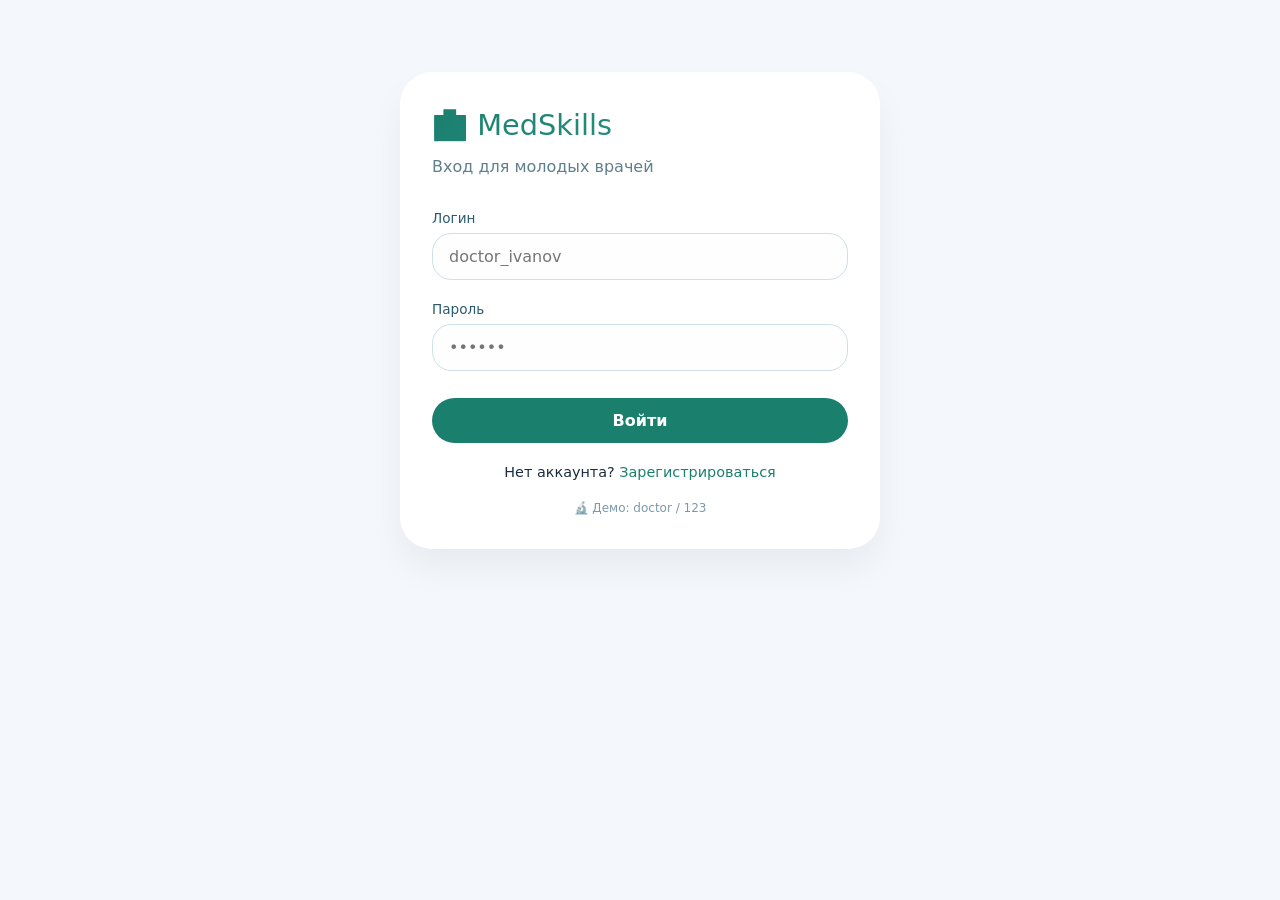
==== detail.html @ 2ee2a4ef "Add files via upload" ====
<!DOCTYPE html>
<html lang="ru">

<head>
    <meta charset="UTF-8">
    <meta name="viewport" content="width=device-width, initial-scale=1.0, user-scalable=yes">
    <title>MedSkills | Решение задачи</title>
    <link rel="stylesheet" href="style.css">
    <script src="common.js"></script>
</head>

<body>
    <div class="container">
        <div class="detail-view">
            <button class="back-button" id="backToListBtn">← Назад к задачам</button>
            <div id="taskDetailContent"></div>
        </div>
    </div>

    <script>
        const user = getCurrentUser();
        if (!user) {
            window.location.href = "index.html";
        }

        const urlParams = new URLSearchParams(window.location.search);
        const taskId = parseInt(urlParams.get("id"));
        const task = TASKS.find(t => t.id === taskId);

        if (!task) {
            document.getElementById("taskDetailContent").innerHTML = "<p style='color:red;'>Задача не найдена</p>";
        }

        let solvedIds = new Set(user.solvedTasks || []);
        let totalPoints = user.totalPoints || 0;
        let selectedOption = null;
        let lastFeedback = null;

        function saveProgress() {
            saveUserProgress(user.login, Array.from(solvedIds), totalPoints);
            user.solvedTasks = Array.from(solvedIds);
            user.totalPoints = totalPoints;
        }

        function markSolved() {
            if (solvedIds.has(task.id)) return false;
            solvedIds.add(task.id);
            totalPoints += task.points;
            saveProgress();
            renderTaskDetail();
            return true;
        }

        function renderTaskDetail() {
            const isAlreadySolved = solvedIds.has(task.id);
            const container = document.getElementById("taskDetailContent");
            const specialtyLabel = {
                cardiology: "Кардиология",
                infectious: "Инфекционные болезни",
                emergency: "Неотложная помощь"
            }[task.specialty] || "Задача";

            let optionsHtml = task.options.map((opt, idx) => {
                const isSelected = (selectedOption === opt);
                return `
            <div class="option ${isSelected ? 'selected' : ''}" data-opt-value="${escapeHtml(opt)}">
                <input type="radio" name="taskOption" value="${escapeHtml(opt)}" id="opt_${idx}" ${isSelected ? 'checked' : ''}>
                <label for="opt_${idx}">${escapeHtml(opt)}</label>
            </div>
        `;
            }).join("");

            let feedbackHtml = "";
            if (lastFeedback) {
                feedbackHtml = `
            <div class="feedback ${lastFeedback.isCorrect ? 'correct' : 'wrong'}">
                <strong>${lastFeedback.isCorrect ? "✅ Верно!" : "❌ Неверно"}</strong>
                <div class="explanation">${escapeHtml(lastFeedback.message)}</div>
            </div>
        `;
            }

            const solvedBadge = isAlreadySolved ? `<div class="solved-info">🏆 Задача решена (+${task.points} очков)</div>` : "";

            container.innerHTML = `
        <div style="display:flex; justify-content:space-between; align-items:center; flex-wrap:wrap; margin-bottom:0.5rem;">
            <h2 style="color:#1b7f6e;">${escapeHtml(task.title)}</h2>
            <span class="points">⭐ ${task.points} баллов</span>
        </div>
        <div><span class="task-badge">${specialtyLabel}</span></div>
        ${solvedBadge}
        <div class="question-text">📖 ${escapeHtml(task.questionText)}</div>
        <div class="options-list" id="optionsListDetail">${optionsHtml}</div>
        <div class="submit-area">
            <button class="submit-btn" id="submitAnswerBtn" ${isAlreadySolved ? 'disabled' : ''}>${isAlreadySolved ? 'Решено' : 'Проверить ответ'}</button>
        </div>
        ${feedbackHtml}
    `;

            // Привязка событий к опциям
            document.querySelectorAll(".option").forEach(optDiv => {
                const radio = optDiv.querySelector('input');
                if (radio) {
                    radio.addEventListener("change", () => {
                        selectedOption = radio.value;
                        document.querySelectorAll(".option").forEach(el => el.classList.remove("selected"));
                        optDiv.classList.add("selected");
                    });
                    optDiv.addEventListener("click", () => {
                        if (!radio.checked) {
                            radio.checked = true;
                            selectedOption = radio.value;
                            document.querySelectorAll(".option").forEach(el => el.classList.remove("selected"));
                            optDiv.classList.add("selected");
                        }
                    });
                }
            });

            const submitBtn = document.getElementById("submitAnswerBtn");
            if (submitBtn && !isAlreadySolved) {
                submitBtn.addEventListener("click", () => {
                    if (!selectedOption) {
                        lastFeedback = { isCorrect: false, message: "Пожалуйста, выберите вариант ответа." };
                        renderTaskDetail();
                        return;
                    }
                    const isCorrect = (selectedOption === task.correctAnswer);
                    if (isCorrect) {
                        if (!solvedIds.has(task.id)) {
                            markSolved();
                            lastFeedback = { isCorrect: true, message: `${task.explanation} Вы получили ${task.points} очков!` };
                        } else {
                            lastFeedback = { isCorrect: true, message: `Вы уже решили эту задачу. ${task.explanation}` };
                        }
                    } else {
                        lastFeedback = { isCorrect: false, message: `Неправильно. Правильный ответ: ${task.correctAnswer}. ${task.explanation}` };
                    }
                    renderTaskDetail();
                });
            }
        }

        document.getElementById("backToListBtn").addEventListener("click", () => {
            window.location.href = "tasks.html";
        });

        renderTaskDetail();
    </script>
</body>

</html>
---- style.css ----
* {
    margin: 0;
    padding: 0;
    box-sizing: border-box;
    font-family: system-ui, 'Segoe UI', 'Inter', 'Roboto', sans-serif;
}

body {
    background: #f4f7fc;
    color: #1a2c3e;
    line-height: 1.5;
    padding: 1.5rem;
    min-height: 100vh;
}

.container {
    max-width: 1280px;
    margin: 0 auto;
}

/* ========= АВТОРИЗАЦИЯ ========= */
.auth-container {
    max-width: 480px;
    margin: 3rem auto;
    background: white;
    border-radius: 2rem;
    padding: 2rem;
    box-shadow: 0 20px 35px rgba(0, 0, 0, 0.05);
}

.auth-title {
    font-size: 1.8rem;
    background: linear-gradient(135deg, #1b7f6e, #2c9c8a);
    background-clip: text;
    -webkit-background-clip: text;
    color: transparent;
    margin-bottom: 0.5rem;
}

.auth-sub {
    color: #5f7f8c;
    margin-bottom: 1.8rem;
}

.input-group {
    margin-bottom: 1.2rem;
}

.input-group label {
    display: block;
    font-weight: 500;
    margin-bottom: 0.3rem;
    font-size: 0.85rem;
    color: #2c5a6e;
}

.input-group input {
    width: 100%;
    padding: 0.8rem 1rem;
    border-radius: 1.2rem;
    border: 1px solid #cfdfe8;
    background: #fefefe;
    font-size: 1rem;
    transition: 0.2s;
}

.input-group input:focus {
    outline: none;
    border-color: #1b7f6e;
    box-shadow: 0 0 0 3px rgba(27, 127, 110, 0.1);
}

.auth-btn {
    background: #1b7f6e;
    color: white;
    border: none;
    width: 100%;
    padding: 0.8rem;
    border-radius: 3rem;
    font-weight: 600;
    font-size: 1rem;
    cursor: pointer;
    margin-top: 0.5rem;
    transition: 0.2s;
}

.auth-btn:hover {
    background: #0e6253;
}

.auth-switch {
    text-align: center;
    margin-top: 1.2rem;
    font-size: 0.9rem;
}

.auth-switch span {
    color: #1b7f6e;
    cursor: pointer;
    font-weight: 500;
}

.error-message {
    background: #fee2e2;
    color: #b91c1c;
    padding: 0.7rem;
    border-radius: 1rem;
    margin-top: 1rem;
    font-size: 0.85rem;
    text-align: center;
}

.hidden {
    display: none;
}

/* ========= ШАПКА ========= */
.header {
    display: flex;
    flex-wrap: wrap;
    justify-content: space-between;
    align-items: center;
    gap: 1rem;
    margin-bottom: 2rem;
    background: white;
    padding: 1rem 1.8rem;
    border-radius: 2rem;
    box-shadow: 0 8px 20px rgba(0, 0, 0, 0.03), 0 2px 4px rgba(0, 0, 0, 0.05);
}

.logo h1 {
    font-size: 1.8rem;
    background: linear-gradient(135deg, #1b7f6e, #2c9c8a);
    background-clip: text;
    -webkit-background-clip: text;
    color: transparent;
}

.logo p {
    font-size: 0.75rem;
    color: #5f7f8c;
}

.stats {
    display: flex;
    gap: 1.5rem;
    background: #eef3f8;
    padding: 0.5rem 1.2rem;
    border-radius: 2rem;
}

.stat {
    text-align: center;
}

.stat-value {
    font-weight: 800;
    font-size: 1.5rem;
    color: #1b7f6e;
}

.stat-label {
    font-size: 0.7rem;
    text-transform: uppercase;
    color: #4a6a7a;
}

.user-info {
    display: flex;
    align-items: center;
    gap: 1rem;
}

.user-greeting {
    font-weight: 500;
    background: #eef3f8;
    padding: 0.4rem 1rem;
    border-radius: 2rem;
}

.logout-btn,
.reset-btn {
    background: none;
    border: 1px solid #cbdbe0;
    padding: 0.5rem 1rem;
    border-radius: 2rem;
    cursor: pointer;
    font-size: 0.8rem;
    transition: 0.2s;
    background: white;
}

.logout-btn:hover,
.reset-btn:hover {
    background: #f0f2f5;
    border-color: #1b7f6e;
    color: #1b7f6e;
}

/* ========= ЗАДАЧИ ========= */
.tasks-header {
    display: flex;
    justify-content: space-between;
    align-items: baseline;
    margin-bottom: 1.2rem;
    flex-wrap: wrap;
}

.filter-buttons {
    display: flex;
    gap: 0.5rem;
}

.filter-btn {
    background: white;
    border: none;
    padding: 0.3rem 1rem;
    border-radius: 2rem;
    font-size: 0.8rem;
    cursor: pointer;
    box-shadow: 0 1px 2px rgba(0, 0, 0, 0.05);
}

.filter-btn.active {
    background: #1b7f6e;
    color: white;
}

.tasks-grid {
    display: grid;
    grid-template-columns: repeat(auto-fill, minmax(300px, 1fr));
    gap: 1.5rem;
    margin-bottom: 2rem;
}

.task-card {
    background: white;
    border-radius: 1.5rem;
    padding: 1.5rem;
    box-shadow: 0 10px 20px rgba(0, 0, 0, 0.05);
    transition: transform 0.2s, box-shadow 0.2s;
    cursor: pointer;
    border: 1px solid #e2edf2;
}

.task-card:hover {
    transform: translateY(-4px);
    box-shadow: 0 20px 30px rgba(0, 0, 0, 0.08);
}

.task-badge {
    display: inline-block;
    background: #eef2fa;
    padding: 0.2rem 0.8rem;
    border-radius: 1rem;
    font-size: 0.7rem;
    font-weight: 600;
    color: #2c6b5e;
    margin-bottom: 0.8rem;
}

.task-title {
    font-size: 1.35rem;
    font-weight: 700;
    margin-bottom: 0.5rem;
}

.task-desc {
    color: #4f6f7e;
    font-size: 0.9rem;
    margin-bottom: 1rem;
}

.task-meta {
    display: flex;
    justify-content: space-between;
    align-items: center;
    margin-top: 0.8rem;
    border-top: 1px solid #e2edf2;
    padding-top: 0.8rem;
}

.points {
    font-weight: 700;
    background: #f0f7f4;
    padding: 0.2rem 0.7rem;
    border-radius: 2rem;
    font-size: 0.8rem;
}

.solved-badge {
    background: #c8f0e6;
    color: #176656;
    padding: 0.2rem 0.7rem;
    border-radius: 2rem;
    font-size: 0.7rem;
    font-weight: 600;
}

.solved-badge.unsolved {
    background: #eef2f5;
    color: #4f6f7e;
}

/* ========= ДЕТАЛЬНЫЙ ПРОСМОТР ========= */
.detail-view {
    background: white;
    border-radius: 2rem;
    padding: 2rem;
    box-shadow: 0 12px 28px rgba(0, 0, 0, 0.08);
    max-width: 900px;
    margin: 0 auto;
}

.back-button {
    background: none;
    border: none;
    font-size: 1rem;
    display: inline-flex;
    align-items: center;
    gap: 0.5rem;
    cursor: pointer;
    color: #1b7f6e;
    font-weight: 500;
    margin-bottom: 1.5rem;
    padding: 0.3rem 0;
}

.question-text {
    font-size: 1.2rem;
    font-weight: 500;
    background: #f8fbfd;
    padding: 1.2rem;
    border-radius: 1.5rem;
    margin: 1rem 0 1.5rem 0;
    border-left: 5px solid #2c9c8a;
}

.options-list {
    display: flex;
    flex-direction: column;
    gap: 0.9rem;
    margin-bottom: 2rem;
}

.option {
    display: flex;
    align-items: flex-start;
    gap: 0.8rem;
    background: #f9fcfd;
    padding: 0.8rem 1rem;
    border-radius: 1rem;
    border: 1px solid #e0edf2;
    cursor: pointer;
    transition: 0.1s;
}

.option.selected {
    background: #e0f4ef;
    border-color: #1b7f6e;
    box-shadow: 0 2px 6px rgba(27, 127, 110, 0.1);
}

.option input {
    margin-top: 0.2rem;
    accent-color: #1b7f6e;
}

.option label {
    flex: 1;
    font-weight: 450;
    cursor: pointer;
}

.submit-area {
    display: flex;
    flex-wrap: wrap;
    gap: 1rem;
    align-items: center;
    margin-top: 1rem;
}

.submit-btn {
    background: #1b7f6e;
    color: white;
    border: none;
    padding: 0.8rem 2rem;
    border-radius: 3rem;
    font-weight: 600;
    font-size: 1rem;
    cursor: pointer;
    transition: 0.2s;
}

.submit-btn:hover:not(:disabled) {
    background: #0e6253;
}

.submit-btn:disabled {
    background: #b3cfc7;
    cursor: not-allowed;
}

.feedback {
    margin-top: 1.2rem;
    padding: 1rem;
    border-radius: 1rem;
}

.feedback.correct {
    background: #dcfce7;
    color: #14532d;
    border-left: 4px solid #22c55e;
}

.feedback.wrong {
    background: #fee2e2;
    color: #991b1b;
    border-left: 4px solid #ef4444;
}

.explanation {
    margin-top: 0.8rem;
    font-size: 0.9rem;
}

.solved-info {
    margin-bottom: 1rem;
    padding: 0.5rem 1rem;
    background: #c8f0e6;
    border-radius: 2rem;
    display: inline-block;
    font-size: 0.85rem;
    font-weight: 600;
    color: #176656;
}

footer {
    text-align: center;
    margin-top: 2rem;
    color: #6c8b9a;
    font-size: 0.75rem;
}

/* ========= АДАПТИВ ========= */
@media (max-width: 680px) {
    body {
        padding: 1rem;
    }

    .header {
        flex-direction: column;
        text-align: center;
    }

    .stats,
    .user-info {
        justify-content: center;
    }

    .tasks-grid {
        grid-template-columns: 1fr;
    }

    .detail-view {
        padding: 1.2rem;
        margin: 0 0.5rem;
    }
}
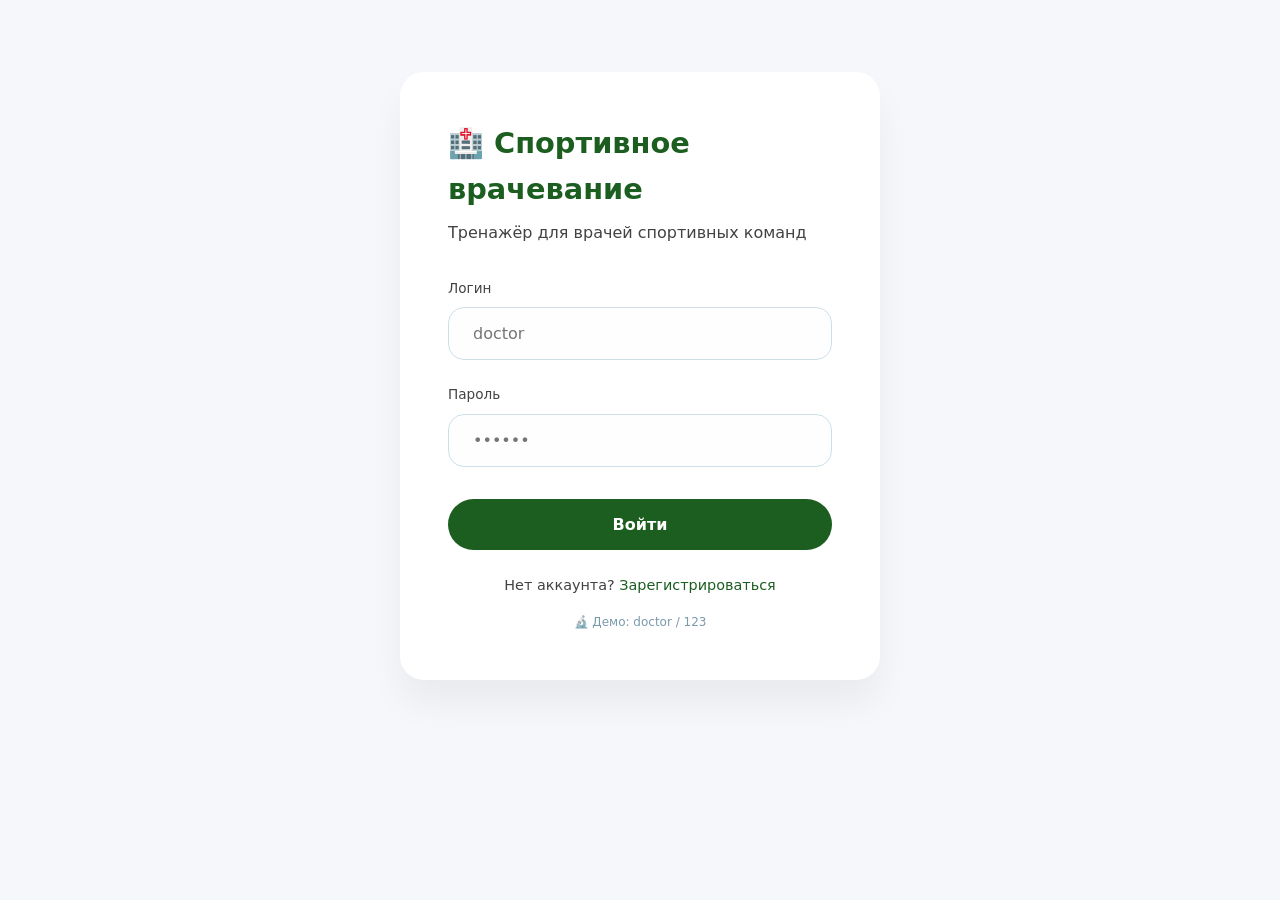
==== commit 84358d76: "Add files via upload" ====
--- a/detail.html
+++ b/detail.html
@@ -4,7 +4,7 @@
 <head>
     <meta charset="UTF-8">
     <meta name="viewport" content="width=device-width, initial-scale=1.0, user-scalable=yes">
-    <title>MedSkills | Решение задачи</title>
+    <title>Спортивное врачевание | Решение кейса</title>
     <link rel="stylesheet" href="style.css">
     <script src="common.js"></script>
 </head>
@@ -12,7 +12,7 @@
 <body>
     <div class="container">
         <div class="detail-view">
-            <button class="back-button" id="backToListBtn">← Назад к задачам</button>
+            <button class="back-button" id="backToListBtn">← Назад к кейсам</button>
             <div id="taskDetailContent"></div>
         </div>
     </div>
@@ -28,7 +28,7 @@
         const task = TASKS.find(t => t.id === taskId);
 
         if (!task) {
-            document.getElementById("taskDetailContent").innerHTML = "<p style='color:red;'>Задача не найдена</p>";
+            document.getElementById("taskDetailContent").innerHTML = "<p style='color:red;'>Кейс не найден</p>";
         }
 
         let solvedIds = new Set(user.solvedTasks || []);
@@ -54,48 +54,53 @@
         function renderTaskDetail() {
             const isAlreadySolved = solvedIds.has(task.id);
             const container = document.getElementById("taskDetailContent");
-            const specialtyLabel = {
-                cardiology: "Кардиология",
-                infectious: "Инфекционные болезни",
-                emergency: "Неотложная помощь"
-            }[task.specialty] || "Задача";
+            const specialtyLabels = {
+                cardiology: "Спортивная кардиология",
+                traumatology: "Спортивная травматология",
+                emergency: "Неотложная помощь в спорте"
+            };
+            const specialtyColors = {
+                cardiology: "badge-cardiology",
+                traumatology: "badge-traumatology",
+                emergency: "badge-emergency"
+            };
 
             let optionsHtml = task.options.map((opt, idx) => {
                 const isSelected = (selectedOption === opt);
                 return `
-            <div class="option ${isSelected ? 'selected' : ''}" data-opt-value="${escapeHtml(opt)}">
-                <input type="radio" name="taskOption" value="${escapeHtml(opt)}" id="opt_${idx}" ${isSelected ? 'checked' : ''}>
-                <label for="opt_${idx}">${escapeHtml(opt)}</label>
-            </div>
-        `;
+                    <div class="option ${isSelected ? 'selected' : ''}" data-opt-value="${escapeHtml(opt)}">
+                        <input type="radio" name="taskOption" value="${escapeHtml(opt)}" id="opt_${idx}" ${isSelected ? 'checked' : ''}>
+                        <label for="opt_${idx}">${escapeHtml(opt)}</label>
+                    </div>
+                `;
             }).join("");
 
             let feedbackHtml = "";
             if (lastFeedback) {
                 feedbackHtml = `
-            <div class="feedback ${lastFeedback.isCorrect ? 'correct' : 'wrong'}">
-                <strong>${lastFeedback.isCorrect ? "✅ Верно!" : "❌ Неверно"}</strong>
-                <div class="explanation">${escapeHtml(lastFeedback.message)}</div>
-            </div>
-        `;
+                    <div class="feedback ${lastFeedback.isCorrect ? 'correct' : 'wrong'}">
+                        <strong>${lastFeedback.isCorrect ? "✅ Верно!" : "❌ Неверно"}</strong>
+                        <div class="explanation">${escapeHtml(lastFeedback.message)}</div>
+                    </div>
+                `;
             }
 
-            const solvedBadge = isAlreadySolved ? `<div class="solved-info">🏆 Задача решена (+${task.points} очков)</div>` : "";
+            const solvedBadge = isAlreadySolved ? `<div class="solved-info">🏆 Кейс решён (+${task.points} баллов)</div>` : "";
 
             container.innerHTML = `
-        <div style="display:flex; justify-content:space-between; align-items:center; flex-wrap:wrap; margin-bottom:0.5rem;">
-            <h2 style="color:#1b7f6e;">${escapeHtml(task.title)}</h2>
-            <span class="points">⭐ ${task.points} баллов</span>
-        </div>
-        <div><span class="task-badge">${specialtyLabel}</span></div>
-        ${solvedBadge}
-        <div class="question-text">📖 ${escapeHtml(task.questionText)}</div>
-        <div class="options-list" id="optionsListDetail">${optionsHtml}</div>
-        <div class="submit-area">
-            <button class="submit-btn" id="submitAnswerBtn" ${isAlreadySolved ? 'disabled' : ''}>${isAlreadySolved ? 'Решено' : 'Проверить ответ'}</button>
-        </div>
-        ${feedbackHtml}
-    `;
+                <div style="display:flex; justify-content:space-between; align-items:center; flex-wrap:wrap; margin-bottom:0.5rem;">
+                    <h2 style="color:var(--color-primary);">${escapeHtml(task.title)}</h2>
+                    <span class="points">⭐ ${task.points} баллов</span>
+                </div>
+                <div><span class="task-badge ${specialtyColors[task.specialty] || ''}">${specialtyLabels[task.specialty] || task.specialty}</span></div>
+                ${solvedBadge}
+                <div class="question-text">📖 ${escapeHtml(task.questionText)}</div>
+                <div class="options-list" id="optionsListDetail">${optionsHtml}</div>
+                <div class="submit-area">
+                    <button class="submit-btn" id="submitAnswerBtn" ${isAlreadySolved ? 'disabled' : ''}>${isAlreadySolved ? 'Кейс решён' : 'Проверить ответ'}</button>
+                </div>
+                ${feedbackHtml}
+            `;
 
             // Привязка событий к опциям
             document.querySelectorAll(".option").forEach(optDiv => {
@@ -129,9 +134,9 @@
                     if (isCorrect) {
                         if (!solvedIds.has(task.id)) {
                             markSolved();
-                            lastFeedback = { isCorrect: true, message: `${task.explanation} Вы получили ${task.points} очков!` };
+                            lastFeedback = { isCorrect: true, message: `${task.explanation} Вы получили ${task.points} баллов!` };
                         } else {
-                            lastFeedback = { isCorrect: true, message: `Вы уже решили эту задачу. ${task.explanation}` };
+                            lastFeedback = { isCorrect: true, message: `Вы уже решили этот кейс. ${task.explanation}` };
                         }
                     } else {
                         lastFeedback = { isCorrect: false, message: `Неправильно. Правильный ответ: ${task.correctAnswer}. ${task.explanation}` };
--- a/style.css
+++ b/style.css
@@ -5,59 +5,83 @@
     font-family: system-ui, 'Segoe UI', 'Inter', 'Roboto', sans-serif;
 }
 
+:root {
+    --space-unit: 8px;
+    --space-xs: calc(var(--space-unit) * 1);
+    --space-sm: calc(var(--space-unit) * 2);
+    --space-md: calc(var(--space-unit) * 3);
+    --space-lg: calc(var(--space-unit) * 4);
+    --space-xl: calc(var(--space-unit) * 6);
+
+    --color-primary: #1B5E20;
+    --color-primary-light: #4CAF50;
+    --color-primary-dark: #0D3D12;
+    --color-accent: #0D47A1;
+    --color-bg: #F5F7FA;
+    --color-surface: #FFFFFF;
+    --color-text: #1A1A1A;
+    --color-text-secondary: #424242;
+    --color-text-light: #757575;
+    --color-shadow: rgba(0, 0, 0, 0.08);
+    --color-shadow-hover: rgba(0, 0, 0, 0.15);
+
+    --color-cardiology: #1a73e8;
+    --color-traumatology: #e67e22;
+    --color-emergency: #e74c3c;
+}
+
 body {
-    background: #f4f7fc;
-    color: #1a2c3e;
-    line-height: 1.5;
-    padding: 1.5rem;
+    background: var(--color-bg);
+    color: var(--color-text);
+    line-height: 1.6;
+    padding: var(--space-md);
     min-height: 100vh;
 }
 
 .container {
     max-width: 1280px;
     margin: 0 auto;
+    padding: 0 var(--space-md);
 }
 
 /* ========= АВТОРИЗАЦИЯ ========= */
 .auth-container {
     max-width: 480px;
     margin: 3rem auto;
-    background: white;
-    border-radius: 2rem;
-    padding: 2rem;
-    box-shadow: 0 20px 35px rgba(0, 0, 0, 0.05);
+    background: var(--color-surface);
+    border-radius: var(--space-md);
+    padding: var(--space-xl);
+    box-shadow: 0 var(--space-md) 35px rgba(0, 0, 0, 0.05);
 }
 
 .auth-title {
     font-size: 1.8rem;
-    background: linear-gradient(135deg, #1b7f6e, #2c9c8a);
-    background-clip: text;
-    -webkit-background-clip: text;
-    color: transparent;
-    margin-bottom: 0.5rem;
+    font-weight: 700;
+    color: var(--color-primary);
+    margin-bottom: var(--space-xs);
 }
 
 .auth-sub {
-    color: #5f7f8c;
-    margin-bottom: 1.8rem;
+    color: var(--color-text-secondary);
+    margin-bottom: var(--space-lg);
 }
 
 .input-group {
-    margin-bottom: 1.2rem;
+    margin-bottom: var(--space-md);
 }
 
 .input-group label {
     display: block;
     font-weight: 500;
-    margin-bottom: 0.3rem;
+    margin-bottom: var(--space-xs);
     font-size: 0.85rem;
-    color: #2c5a6e;
+    color: var(--color-text-secondary);
 }
 
 .input-group input {
     width: 100%;
-    padding: 0.8rem 1rem;
-    border-radius: 1.2rem;
+    padding: var(--space-sm) var(--space-md);
+    border-radius: var(--space-sm);
     border: 1px solid #cfdfe8;
     background: #fefefe;
     font-size: 1rem;
@@ -66,36 +90,37 @@
 
 .input-group input:focus {
     outline: none;
-    border-color: #1b7f6e;
-    box-shadow: 0 0 0 3px rgba(27, 127, 110, 0.1);
+    border-color: var(--color-primary);
+    box-shadow: 0 0 0 3px rgba(27, 94, 32, 0.1);
 }
 
 .auth-btn {
-    background: #1b7f6e;
+    background: var(--color-primary);
     color: white;
     border: none;
     width: 100%;
-    padding: 0.8rem;
-    border-radius: 3rem;
+    padding: var(--space-sm);
+    border-radius: var(--space-lg);
     font-weight: 600;
     font-size: 1rem;
     cursor: pointer;
-    margin-top: 0.5rem;
-    transition: 0.2s;
+    margin-top: var(--space-xs);
+    transition: background 0.2s;
 }
 
 .auth-btn:hover {
-    background: #0e6253;
+    background: var(--color-primary-dark);
 }
 
 .auth-switch {
     text-align: center;
-    margin-top: 1.2rem;
+    margin-top: var(--space-md);
     font-size: 0.9rem;
+    color: var(--color-text-secondary);
 }
 
 .auth-switch span {
-    color: #1b7f6e;
+    color: var(--color-primary);
     cursor: pointer;
     font-weight: 500;
 }
@@ -103,9 +128,9 @@
 .error-message {
     background: #fee2e2;
     color: #b91c1c;
-    padding: 0.7rem;
-    border-radius: 1rem;
-    margin-top: 1rem;
+    padding: var(--space-sm);
+    border-radius: var(--space-sm);
+    margin-top: var(--space-md);
     font-size: 0.85rem;
     text-align: center;
 }
@@ -120,33 +145,31 @@
     flex-wrap: wrap;
     justify-content: space-between;
     align-items: center;
-    gap: 1rem;
-    margin-bottom: 2rem;
-    background: white;
-    padding: 1rem 1.8rem;
-    border-radius: 2rem;
-    box-shadow: 0 8px 20px rgba(0, 0, 0, 0.03), 0 2px 4px rgba(0, 0, 0, 0.05);
+    gap: var(--space-md);
+    margin-bottom: var(--space-xl);
+    background: var(--color-surface);
+    padding: var(--space-md) var(--space-lg);
+    border-radius: var(--space-md);
+    box-shadow: 0 var(--space-xs) var(--space-md) var(--color-shadow);
 }
 
 .logo h1 {
-    font-size: 1.8rem;
-    background: linear-gradient(135deg, #1b7f6e, #2c9c8a);
-    background-clip: text;
-    -webkit-background-clip: text;
-    color: transparent;
+    font-size: 1.6rem;
+    font-weight: 700;
+    color: var(--color-primary);
 }
 
 .logo p {
     font-size: 0.75rem;
-    color: #5f7f8c;
+    color: var(--color-text-secondary);
 }
 
 .stats {
     display: flex;
-    gap: 1.5rem;
-    background: #eef3f8;
-    padding: 0.5rem 1.2rem;
-    border-radius: 2rem;
+    gap: var(--space-lg);
+    background: var(--color-bg);
+    padding: var(--space-xs) var(--space-md);
+    border-radius: var(--space-lg);
 }
 
 .stat {
@@ -156,158 +179,244 @@
 .stat-value {
     font-weight: 800;
     font-size: 1.5rem;
-    color: #1b7f6e;
+    color: var(--color-primary);
 }
 
 .stat-label {
     font-size: 0.7rem;
     text-transform: uppercase;
-    color: #4a6a7a;
+    color: var(--color-text-secondary);
 }
 
 .user-info {
     display: flex;
     align-items: center;
-    gap: 1rem;
+    gap: var(--space-md);
 }
 
 .user-greeting {
     font-weight: 500;
-    background: #eef3f8;
-    padding: 0.4rem 1rem;
-    border-radius: 2rem;
+    background: var(--color-bg);
+    padding: var(--space-xs) var(--space-md);
+    border-radius: var(--space-lg);
 }
 
 .logout-btn,
 .reset-btn {
     background: none;
     border: 1px solid #cbdbe0;
-    padding: 0.5rem 1rem;
-    border-radius: 2rem;
+    padding: var(--space-xs) var(--space-md);
+    border-radius: var(--space-lg);
     cursor: pointer;
     font-size: 0.8rem;
     transition: 0.2s;
-    background: white;
+    background: var(--color-surface);
 }
 
 .logout-btn:hover,
 .reset-btn:hover {
     background: #f0f2f5;
-    border-color: #1b7f6e;
-    color: #1b7f6e;
-}
-
-/* ========= ЗАДАЧИ ========= */
+    border-color: var(--color-primary);
+    color: var(--color-primary);
+}
+
+/* ========= ПРОГРЕСС ========= */
+.progress-widget {
+    background: var(--color-surface);
+    border-radius: var(--space-sm);
+    padding: var(--space-md);
+    margin-bottom: var(--space-xl);
+    box-shadow: 0 var(--space-xs) var(--space-md) var(--color-shadow);
+}
+
+.progress-info {
+    display: flex;
+    justify-content: space-between;
+    align-items: center;
+    font-weight: 500;
+}
+
+.progress-bar {
+    height: 8px;
+    background: #E0E0E0;
+    border-radius: 4px;
+    margin-top: var(--space-xs);
+    overflow: hidden;
+}
+
+.progress-fill {
+    height: 100%;
+    background: linear-gradient(90deg, var(--color-primary-light), var(--color-primary));
+    border-radius: 4px;
+    transition: width 0.4s ease;
+}
+
+/* ========= ФИЛЬТРЫ ========= */
 .tasks-header {
     display: flex;
     justify-content: space-between;
     align-items: baseline;
-    margin-bottom: 1.2rem;
+    margin-bottom: var(--space-md);
     flex-wrap: wrap;
+    gap: var(--space-sm);
+}
+
+.tasks-header h2 {
+    font-size: 1.4rem;
+    font-weight: 600;
 }
 
 .filter-buttons {
     display: flex;
-    gap: 0.5rem;
+    gap: var(--space-xs);
+    flex-wrap: wrap;
 }
 
 .filter-btn {
-    background: white;
-    border: none;
-    padding: 0.3rem 1rem;
-    border-radius: 2rem;
-    font-size: 0.8rem;
-    cursor: pointer;
-    box-shadow: 0 1px 2px rgba(0, 0, 0, 0.05);
+    background: var(--color-surface);
+    border: 1px solid #E0E0E0;
+    padding: var(--space-xs) var(--space-md);
+    border-radius: var(--space-lg);
+    font-size: 0.85rem;
+    font-weight: 500;
+    color: var(--color-text-secondary);
+    cursor: pointer;
+    transition: all 0.2s;
 }
 
 .filter-btn.active {
-    background: #1b7f6e;
+    background: var(--color-primary);
     color: white;
-}
-
+    border-color: var(--color-primary);
+}
+
+.filter-btn:hover:not(.active) {
+    background: #EEEEEE;
+}
+
+/* ========= СЕТКА ЗАДАЧ ========= */
 .tasks-grid {
     display: grid;
-    grid-template-columns: repeat(auto-fill, minmax(300px, 1fr));
-    gap: 1.5rem;
-    margin-bottom: 2rem;
+    grid-template-columns: repeat(auto-fill, minmax(320px, 1fr));
+    gap: var(--space-lg);
+    margin-bottom: var(--space-xl);
 }
 
 .task-card {
-    background: white;
-    border-radius: 1.5rem;
-    padding: 1.5rem;
-    box-shadow: 0 10px 20px rgba(0, 0, 0, 0.05);
+    background: var(--color-surface);
+    border-radius: var(--space-sm);
+    padding: var(--space-md);
+    box-shadow: 0 var(--space-xs) var(--space-md) var(--color-shadow);
+    border: 1px solid #EEEEEE;
     transition: transform 0.2s, box-shadow 0.2s;
-    cursor: pointer;
-    border: 1px solid #e2edf2;
 }
 
 .task-card:hover {
     transform: translateY(-4px);
-    box-shadow: 0 20px 30px rgba(0, 0, 0, 0.08);
+    box-shadow: 0 var(--space-sm) var(--space-lg) var(--color-shadow-hover);
 }
 
 .task-badge {
     display: inline-block;
-    background: #eef2fa;
-    padding: 0.2rem 0.8rem;
-    border-radius: 1rem;
-    font-size: 0.7rem;
-    font-weight: 600;
-    color: #2c6b5e;
-    margin-bottom: 0.8rem;
+    padding: var(--space-xs) var(--space-sm);
+    border-radius: var(--space-sm);
+    font-size: 0.75rem;
+    font-weight: 600;
+    color: white;
+    margin-bottom: var(--space-xs);
+}
+
+.badge-cardiology {
+    background: var(--color-cardiology);
+}
+
+.badge-traumatology {
+    background: var(--color-traumatology);
+}
+
+.badge-emergency {
+    background: var(--color-emergency);
 }
 
 .task-title {
-    font-size: 1.35rem;
+    font-size: 1.25rem;
     font-weight: 700;
-    margin-bottom: 0.5rem;
+    margin-bottom: var(--space-xs);
+    color: var(--color-text);
 }
 
 .task-desc {
-    color: #4f6f7e;
+    color: var(--color-text-secondary);
     font-size: 0.9rem;
-    margin-bottom: 1rem;
+    margin-bottom: var(--space-sm);
 }
 
 .task-meta {
     display: flex;
+    flex-wrap: wrap;
+    align-items: center;
     justify-content: space-between;
-    align-items: center;
-    margin-top: 0.8rem;
-    border-top: 1px solid #e2edf2;
-    padding-top: 0.8rem;
+    margin-top: var(--space-sm);
+    padding-top: var(--space-sm);
+    border-top: 1px solid #EEEEEE;
+    gap: var(--space-sm);
 }
 
 .points {
     font-weight: 700;
-    background: #f0f7f4;
-    padding: 0.2rem 0.7rem;
-    border-radius: 2rem;
+    background: var(--color-bg);
+    padding: var(--space-xs) var(--space-sm);
+    border-radius: var(--space-lg);
     font-size: 0.8rem;
+    color: var(--color-primary);
 }
 
 .solved-badge {
-    background: #c8f0e6;
-    color: #176656;
-    padding: 0.2rem 0.7rem;
-    border-radius: 2rem;
-    font-size: 0.7rem;
-    font-weight: 600;
-}
-
-.solved-badge.unsolved {
-    background: #eef2f5;
-    color: #4f6f7e;
+    padding: var(--space-xs) var(--space-sm);
+    border-radius: var(--space-lg);
+    font-size: 0.75rem;
+    font-weight: 600;
+}
+
+.solved-badge.done {
+    background: #C8E6C9;
+    color: #1B5E20;
+}
+
+.solved-badge.pending {
+    background: #FFCDD2;
+    color: #B71C1C;
+}
+
+.btn-primary {
+    background: var(--color-primary);
+    color: white;
+    border: none;
+    padding: var(--space-xs) var(--space-md);
+    border-radius: var(--space-xs);
+    font-weight: 600;
+    font-size: 0.9rem;
+    cursor: pointer;
+    transition: background 0.2s;
+    text-decoration: none;
+    display: inline-block;
+}
+
+.btn-primary:hover {
+    background: var(--color-primary-dark);
+}
+
+.btn-primary:focus-visible {
+    outline: 2px solid var(--color-primary-light);
+    outline-offset: 2px;
 }
 
 /* ========= ДЕТАЛЬНЫЙ ПРОСМОТР ========= */
 .detail-view {
-    background: white;
-    border-radius: 2rem;
-    padding: 2rem;
-    box-shadow: 0 12px 28px rgba(0, 0, 0, 0.08);
+    background: var(--color-surface);
+    border-radius: var(--space-md);
+    padding: var(--space-xl);
+    box-shadow: 0 var(--space-sm) var(--space-lg) var(--color-shadow);
     max-width: 900px;
     margin: 0 auto;
 }
@@ -318,52 +427,56 @@
     font-size: 1rem;
     display: inline-flex;
     align-items: center;
-    gap: 0.5rem;
-    cursor: pointer;
-    color: #1b7f6e;
-    font-weight: 500;
-    margin-bottom: 1.5rem;
-    padding: 0.3rem 0;
+    gap: var(--space-xs);
+    cursor: pointer;
+    color: var(--color-primary);
+    font-weight: 500;
+    margin-bottom: var(--space-lg);
+    padding: var(--space-xs) 0;
+}
+
+.back-button:hover {
+    text-decoration: underline;
 }
 
 .question-text {
-    font-size: 1.2rem;
-    font-weight: 500;
-    background: #f8fbfd;
-    padding: 1.2rem;
-    border-radius: 1.5rem;
-    margin: 1rem 0 1.5rem 0;
-    border-left: 5px solid #2c9c8a;
+    font-size: 1.1rem;
+    font-weight: 500;
+    background: var(--color-bg);
+    padding: var(--space-md);
+    border-radius: var(--space-sm);
+    margin: var(--space-md) 0 var(--space-lg);
+    border-left: 5px solid var(--color-primary);
 }
 
 .options-list {
     display: flex;
     flex-direction: column;
-    gap: 0.9rem;
-    margin-bottom: 2rem;
+    gap: var(--space-sm);
+    margin-bottom: var(--space-xl);
 }
 
 .option {
     display: flex;
     align-items: flex-start;
-    gap: 0.8rem;
-    background: #f9fcfd;
-    padding: 0.8rem 1rem;
-    border-radius: 1rem;
+    gap: var(--space-sm);
+    background: var(--color-bg);
+    padding: var(--space-sm) var(--space-md);
+    border-radius: var(--space-sm);
     border: 1px solid #e0edf2;
     cursor: pointer;
     transition: 0.1s;
 }
 
 .option.selected {
-    background: #e0f4ef;
-    border-color: #1b7f6e;
-    box-shadow: 0 2px 6px rgba(27, 127, 110, 0.1);
+    background: #E8F5E9;
+    border-color: var(--color-primary);
+    box-shadow: 0 0 0 2px rgba(27, 94, 32, 0.15);
 }
 
 .option input {
-    margin-top: 0.2rem;
-    accent-color: #1b7f6e;
+    margin-top: var(--space-xs);
+    accent-color: var(--color-primary);
 }
 
 .option label {
@@ -375,25 +488,25 @@
 .submit-area {
     display: flex;
     flex-wrap: wrap;
-    gap: 1rem;
+    gap: var(--space-md);
     align-items: center;
-    margin-top: 1rem;
+    margin-top: var(--space-md);
 }
 
 .submit-btn {
-    background: #1b7f6e;
+    background: var(--color-primary);
     color: white;
     border: none;
-    padding: 0.8rem 2rem;
-    border-radius: 3rem;
+    padding: var(--space-sm) var(--space-lg);
+    border-radius: var(--space-lg);
     font-weight: 600;
     font-size: 1rem;
     cursor: pointer;
-    transition: 0.2s;
+    transition: background 0.2s;
 }
 
 .submit-btn:hover:not(:disabled) {
-    background: #0e6253;
+    background: var(--color-primary-dark);
 }
 
 .submit-btn:disabled {
@@ -402,9 +515,9 @@
 }
 
 .feedback {
-    margin-top: 1.2rem;
-    padding: 1rem;
-    border-radius: 1rem;
+    margin-top: var(--space-md);
+    padding: var(--space-md);
+    border-radius: var(--space-sm);
 }
 
 .feedback.correct {
@@ -420,42 +533,48 @@
 }
 
 .explanation {
-    margin-top: 0.8rem;
+    margin-top: var(--space-xs);
     font-size: 0.9rem;
 }
 
 .solved-info {
-    margin-bottom: 1rem;
-    padding: 0.5rem 1rem;
-    background: #c8f0e6;
-    border-radius: 2rem;
+    margin-bottom: var(--space-md);
+    padding: var(--space-xs) var(--space-md);
+    background: #C8E6C9;
+    border-radius: var(--space-lg);
     display: inline-block;
     font-size: 0.85rem;
     font-weight: 600;
-    color: #176656;
+    color: #1B5E20;
 }
 
 footer {
     text-align: center;
-    margin-top: 2rem;
-    color: #6c8b9a;
+    margin-top: var(--space-xl);
+    color: var(--color-text-light);
     font-size: 0.75rem;
 }
 
 /* ========= АДАПТИВ ========= */
 @media (max-width: 680px) {
     body {
-        padding: 1rem;
+        padding: var(--space-sm);
     }
 
     .header {
         flex-direction: column;
+        align-items: stretch;
         text-align: center;
-    }
-
-    .stats,
+        gap: var(--space-sm);
+    }
+
+    .stats {
+        justify-content: center;
+    }
+
     .user-info {
         justify-content: center;
+        flex-wrap: wrap;
     }
 
     .tasks-grid {
@@ -463,7 +582,12 @@
     }
 
     .detail-view {
-        padding: 1.2rem;
-        margin: 0 0.5rem;
+        padding: var(--space-md);
+        margin: 0 var(--space-xs);
+    }
+
+    .auth-container {
+        padding: var(--space-md);
+        margin: var(--space-md) auto;
     }
 }
